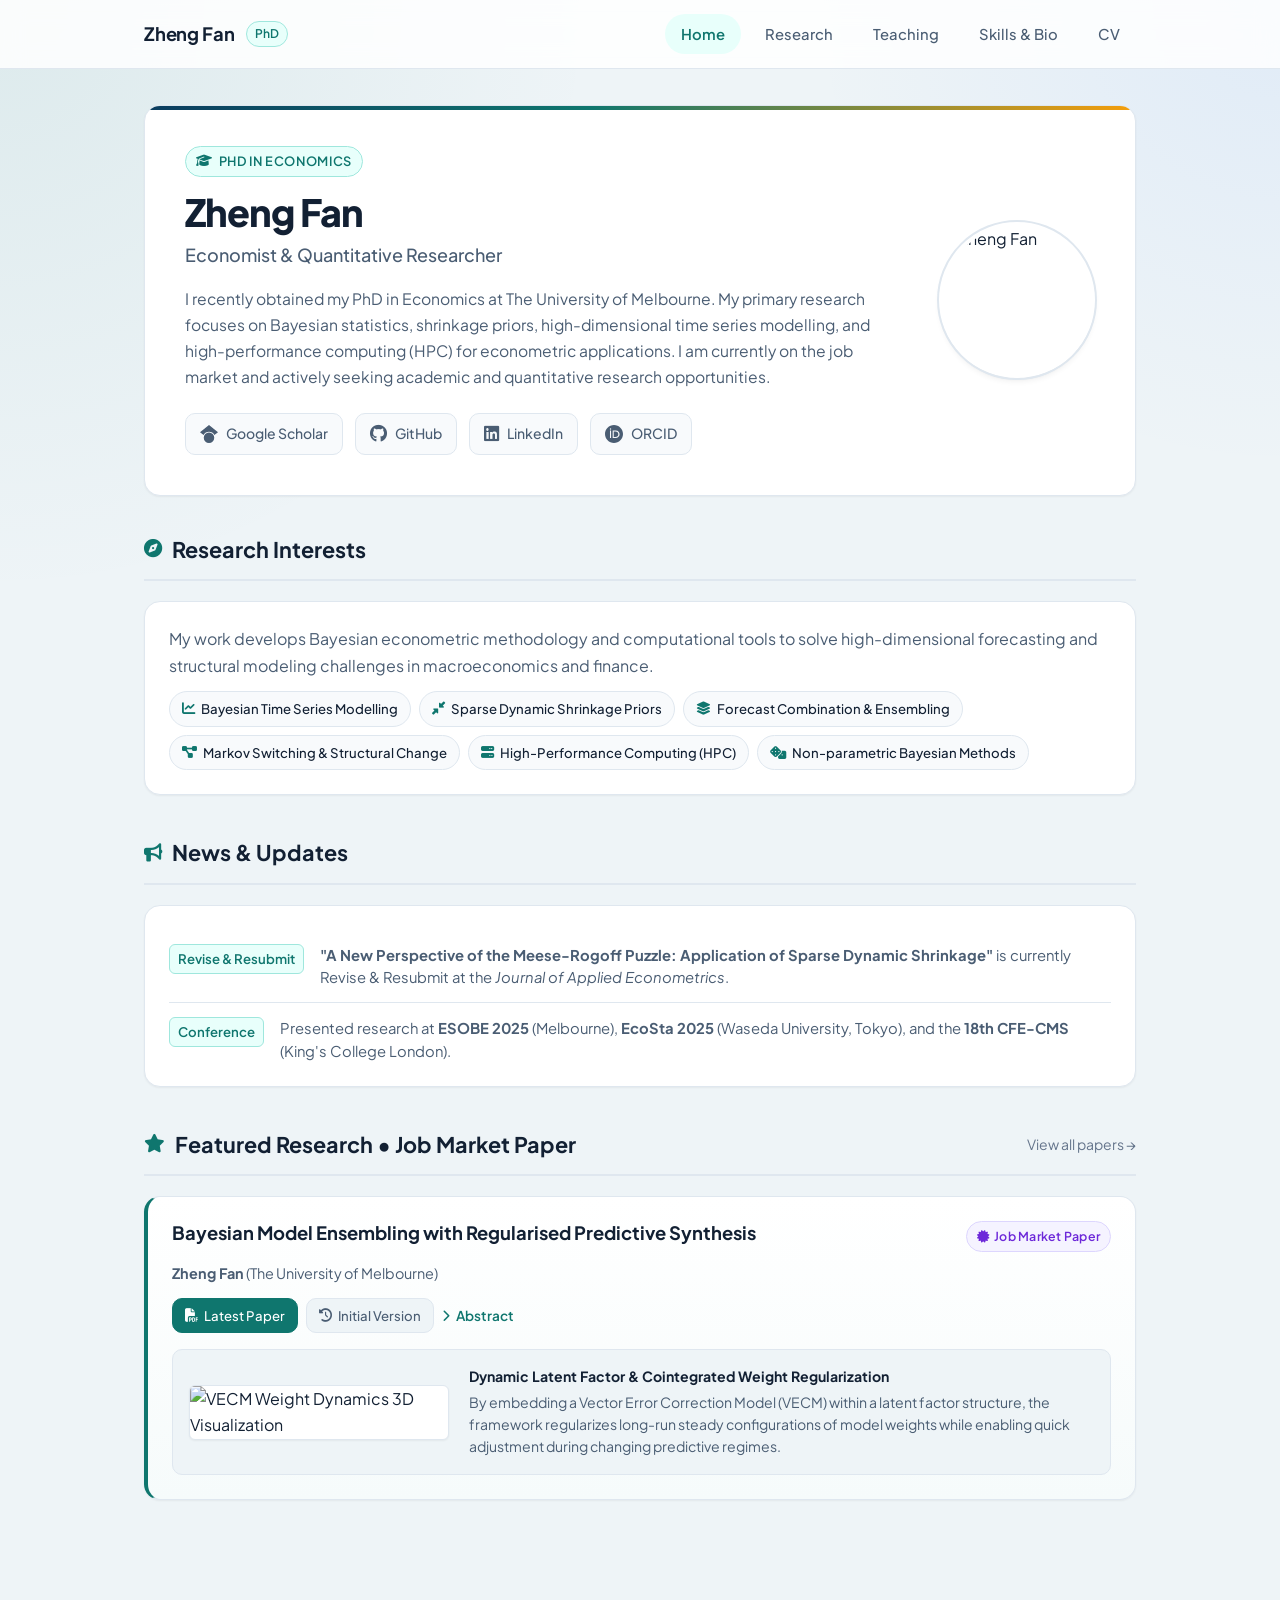
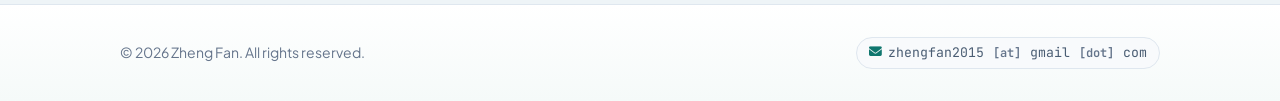
==== index.html @ b57fc92b "Add files via upload" ====
<!DOCTYPE html>
<html lang="en">
<head>
  <meta charset="UTF-8">
  <meta name="viewport" content="width=device-width, initial-scale=1.0">
  <title>Zheng Fan, PhD | Economist &amp; Researcher</title>
  <meta name="description" content="Personal website of Zheng Fan, PhD in Economics from The University of Melbourne. Specializing in Bayesian statistics, time series econometrics, and high-performance computing.">
  <link rel="icon" type="image/x-icon" href="favicon.ico">
  <link rel="canonical" href="https://zhengf1.github.io/">

  <!-- Stylesheets -->
  <link rel="stylesheet" href="style.css">
  <link rel="stylesheet" href="https://cdnjs.cloudflare.com/ajax/libs/font-awesome/6.5.1/css/all.min.css">
</head>
<body>

  <!-- Navigation Bar -->
  <header class="site-header">
    <div class="nav-container">
      <a href="index.html" class="nav-brand">
        <span>Zheng Fan</span>
        <span class="brand-badge">PhD</span>
      </a>

      <button class="mobile-nav-toggle" id="mobile-toggle" aria-label="Toggle navigation">
        <i class="fas fa-bars"></i>
      </button>

      <ul class="nav-links" id="nav-links">
        <li><a href="index.html" class="nav-link active">Home</a></li>
        <li><a href="research.html" class="nav-link">Research</a></li>
        <li><a href="teaching.html" class="nav-link">Teaching</a></li>
        <li><a href="skills.html" class="nav-link">Skills &amp; Bio</a></li>
        <li><a href="summary.html" class="nav-link">CV</a></li>
      </ul>
    </div>
  </header>

  <!-- Main Content -->
  <main class="main-wrapper">

    <!-- Hero / Profile Section -->
    <section class="hero-card">
      <div class="hero-content">
        <div class="hero-badge">
          <i class="fas fa-graduation-cap"></i> PhD in Economics
        </div>
        <h1 class="hero-name">Zheng Fan</h1>
        <p class="hero-title">
          Economist &amp; Quantitative Researcher
        </p>
        <p class="hero-bio">
          I recently obtained my PhD in Economics at The University of Melbourne. My primary research focuses on Bayesian statistics, shrinkage priors, high-dimensional time series modelling, and high-performance computing (HPC) for econometric applications. I am currently on the job market and actively seeking academic and quantitative research opportunities.
        </p>

        <div class="social-links">
          <a href="https://scholar.google.com/citations?user=kObE768AAAAJ" target="_blank" rel="noopener noreferrer" class="social-btn btn-scholar" title="Google Scholar">
            <svg width="18" height="18" viewBox="0 0 24 24" fill="currentColor" style="display:inline-block; vertical-align:middle;">
              <path d="M12 24a7 7 0 1 1 0-14 7 7 0 0 1 0 14zm0-24L0 9.5l4.838 3.94A8 8 0 0 1 12 9a8 8 0 0 1 7.162 4.44L24 9.5z"/>
            </svg>
            <span>Google Scholar</span>
          </a>
          <a href="https://github.com/zhengf1" target="_blank" rel="noopener noreferrer" class="social-btn btn-github" title="GitHub">
            <i class="fab fa-github" style="font-size: 1.1rem;"></i>
            <span>GitHub</span>
          </a>
          <a href="https://www.linkedin.com/in/zheng-fan-11849836b" target="_blank" rel="noopener noreferrer" class="social-btn btn-linkedin" title="LinkedIn">
            <i class="fab fa-linkedin" style="font-size: 1.1rem;"></i>
            <span>LinkedIn</span>
          </a>
          <a href="https://orcid.org/0000-0002-5203-4857" target="_blank" rel="noopener noreferrer" class="social-btn btn-orcid" title="ORCID">
            <svg width="18" height="18" viewBox="0 0 24 24" fill="currentColor" style="display:inline-block; vertical-align:middle;">
              <path d="M12 0C5.372 0 0 5.372 0 12s5.372 12 12 12 12-5.372 12-12S18.628 0 12 0zM7.369 4.378c.525 0 .947.431.947.947s-.422.947-.947.947a.95.95 0 0 1-.947-.947c0-.525.422-.947.947-.947zm-.722 3.038h1.444v10.041H6.647V7.416zm3.562 0h3.9c3.712 0 5.344 2.653 5.344 5.025 0 2.578-2.016 5.016-5.325 5.016h-3.919V7.416zm1.444 1.306v7.428h2.338c2.162 0 3.784-1.297 3.784-3.712 0-2.316-1.516-3.716-3.738-3.716h-2.384z"/>
            </svg>
            <span>ORCID</span>
          </a>
        </div>
      </div>

      <div class="hero-avatar-wrap">
        <img src="https://www.dropbox.com/scl/fi/2scdw9mpwidva5gqhayjk/Zheng-image-3.png?rlkey=bucvifqqqjkv460hxgmuyph9c&raw=1" alt="Zheng Fan" class="hero-avatar">
      </div>
    </section>

    <!-- Research Interests Section -->
    <section class="section">
      <div class="section-header">
        <h2 class="section-title">
          <i class="fas fa-compass"></i> Research Interests
        </h2>
      </div>
      <div class="card">
        <p style="color: var(--text-secondary); margin-bottom: 12px;">
          My work develops Bayesian econometric methodology and computational tools to solve high-dimensional forecasting and structural modeling challenges in macroeconomics and finance.
        </p>
        <div class="pill-grid">
          <span class="pill"><i class="fas fa-chart-line"></i> Bayesian Time Series Modelling</span>
          <span class="pill"><i class="fas fa-compress-alt"></i> Sparse Dynamic Shrinkage Priors</span>
          <span class="pill"><i class="fas fa-layer-group"></i> Forecast Combination &amp; Ensembling</span>
          <span class="pill"><i class="fas fa-project-diagram"></i> Markov Switching &amp; Structural Change</span>
          <span class="pill"><i class="fas fa-server"></i> High-Performance Computing (HPC)</span>
          <span class="pill"><i class="fas fa-dice"></i> Non-parametric Bayesian Methods</span>
        </div>
      </div>
    </section>

    <!-- Recent News Section -->
    <section class="section">
      <div class="section-header">
        <h2 class="section-title">
          <i class="fas fa-bullhorn"></i> News &amp; Updates
        </h2>
      </div>
      <div class="card">
        <ul class="news-list">
          <li class="news-item">
            <span class="news-date">Revise &amp; Resubmit</span>
            <div class="news-text">
              <strong>"A New Perspective of the Meese-Rogoff Puzzle: Application of Sparse Dynamic Shrinkage"</strong> is currently Revise &amp; Resubmit at the <em>Journal of Applied Econometrics</em>.
            </div>
          </li>
          <li class="news-item">
            <span class="news-date">Conference</span>
            <div class="news-text">
              Presented research at <strong>ESOBE 2025</strong> (Melbourne), <strong>EcoSta 2025</strong> (Waseda University, Tokyo), and the <strong>18th CFE-CMS</strong> (King's College London).
            </div>
          </li>
        </ul>
      </div>
    </section>

    <!-- Featured Paper: Job Market Paper -->
    <section class="section">
      <div class="section-header">
        <h2 class="section-title">
          <i class="fas fa-star"></i> Featured Research &bull; Job Market Paper
        </h2>
        <a href="research.html" class="section-subtitle">View all papers &rarr;</a>
      </div>

      <div class="card card-featured">
        <div class="paper-header">
          <h3 class="paper-title">Bayesian Model Ensembling with Regularised Predictive Synthesis</h3>
          <span class="paper-status-badge badge-jmp">
            <i class="fas fa-certificate"></i> Job Market Paper
          </span>
        </div>
        <div class="paper-authors">
          <strong>Zheng Fan</strong> (The University of Melbourne)
        </div>

        <div class="paper-actions">
          <a href="https://drive.google.com/file/d/13BnlJRaggg3YICvdml_a8Ei7IoEQGMV5/view?usp=drive_link" target="_blank" rel="noopener noreferrer" class="btn-action btn-primary-action">
            <i class="fas fa-file-pdf"></i> Latest Paper
          </a>
          <a href="https://drive.google.com/file/d/1F9MIjxwl478KkVjVPBg7mlraKvSNJlMA/view?usp=drive_link" target="_blank" rel="noopener noreferrer" class="btn-action">
            <i class="fas fa-history"></i> Initial Version
          </a>
          <button class="abstract-toggle" onclick="toggleAbstract('jmp-abstract', this)">
            <i class="fas fa-chevron-right chevron"></i> <span>Abstract</span>
          </button>
        </div>

        <!-- Media & Animation Showcase -->
        <div class="media-showcase">
          <div class="media-thumbnail">
            <img src="video_VECM_MS_weights_3D_left.gif" alt="VECM Weight Dynamics 3D Visualization">
          </div>
          <div class="media-desc">
            <strong style="color: var(--text-primary); display: block; margin-bottom: 4px;">Dynamic Latent Factor &amp; Cointegrated Weight Regularization</strong>
            By embedding a Vector Error Correction Model (VECM) within a latent factor structure, the framework regularizes long-run steady configurations of model weights while enabling quick adjustment during changing predictive regimes.
          </div>
        </div>

        <!-- Expandable Abstract -->
        <div id="jmp-abstract" class="abstract-content">
          <p>
            <strong>Abstract:</strong> This paper develops a new Bayesian framework for forecast combination that embeds a Vector Error Correction Model structure within a latent dynamic factor representation for model weights. By imposing cointegration across the latent weight structure, the framework establishes a structured yet flexible regularization on their long-run behavior while allowing for short-term deviations. The specification enables the ensemble weights to evolve around steady states and to adjust rapidly toward a new steady state when the predictive environment changes. Monte Carlo studies and empirical applications to economic growth and inflation forecasting show that the proposed approach delivers substantial improvements in predictive performance over cutting-edge methods. The framework incorporates key features found in state-of-the-art approaches by providing flexible weight dynamics that permit non-convex weights to be negative and allow quick transitions across multiple steady configurations simultaneously.
          </p>
        </div>
      </div>
    </section>

  </main>

  <!-- Footer -->
  <footer class="site-footer">
    <div class="footer-container">
      <div class="footer-copy">
        &copy; 2026 Zheng Fan. All rights reserved.
      </div>
      <div class="footer-email">
        <span class="email-obfuscated" onclick="copyEmail(this)" data-user="zhengfan2015+web" data-domain="gmail.com" title="Click to copy email">
          <i class="fas fa-envelope"></i>
          <span class="email-text">zhengfan2015 <span class="email-sep">[at]</span> gmail <span class="email-sep">[dot]</span> com</span>
        </span>
      </div>
    </div>
  </footer>

  <!-- Scripts -->
  <script>
    // Copy email helper
    function copyEmail(el) {
      const user = el.getAttribute('data-user');
      const domain = el.getAttribute('data-domain');
      if (!user || !domain) return;
      const email = user + '@' + domain;
      navigator.clipboard.writeText(email).then(() => {
        const textSpan = el.querySelector('.email-text');
        const orig = textSpan.innerHTML;
        textSpan.textContent = 'Copied to clipboard!';
        setTimeout(() => { textSpan.innerHTML = orig; }, 2000);
      }).catch(() => {});
    }

    // Toggle Abstract function
    function toggleAbstract(id, buttonEl) {
      const el = document.getElementById(id);
      if (!el) return;
      el.classList.toggle('show');
      buttonEl.classList.toggle('expanded');
    }

    // Mobile nav toggle
    const mobileToggle = document.getElementById('mobile-toggle');
    const navLinks = document.getElementById('nav-links');
    if (mobileToggle && navLinks) {
      mobileToggle.addEventListener('click', () => {
        navLinks.classList.toggle('open');
      });
    }
  </script>
</body>
</html>
---- style.css ----
/* ==========================================================================
   Dr. Zheng Fan - Academic & Professional Portfolio Stylesheet
   Modern, Clean, Responsive Design System
   ========================================================================== */

@import url('https://fonts.googleapis.com/css2?family=Plus+Jakarta+Sans:ital,wght@0,300;0,400;0,500;0,600;0,700;1,400&family=JetBrains+Mono:wght@400;500&display=swap');

:root {
  /* Color Palette */
  --bg-primary: #f4f6fb;
  --bg-secondary: #eef4f7;
  --bg-tertiary: #f8fafc;
  --bg-card: #ffffff;
  --bg-glass: rgba(255, 255, 255, 0.84);
  
  --text-primary: #122033;
  --text-secondary: #4a5d73;
  --text-muted: #64748b;
  --text-light: #7d8ea5;
  
  --border-color: #dfe7ef;
  --border-hover: #c7d4e1;
  
  --accent-primary: #0f766e;
  --accent-hover: #115e59;
  --accent-light: #e8fffb;
  --accent-border: #9fe7dd;
  
  --brand-navy: #122033;
  --brand-indigo: #3b82f6;
  --brand-purple: #7c3aed;
  
  /* Status Badges */
  --badge-rr-bg: #ecfdf5;
  --badge-rr-text: #047857;
  --badge-rr-border: #a7f3d0;
  
  --badge-jmp-bg: #f5f3ff;
  --badge-jmp-text: #6d28d9;
  --badge-jmp-border: #ddd6fe;
  
  --badge-wp-bg: #f1f5f9;
  --badge-wp-text: #334155;
  --badge-wp-border: #cbd5e1;
  
  /* Elevation & Shadows */
  --shadow-sm: 0 1px 2px 0 rgba(0, 0, 0, 0.05);
  --shadow-md: 0 4px 6px -1px rgba(0, 0, 0, 0.07), 0 2px 4px -2px rgba(0, 0, 0, 0.05);
  --shadow-lg: 0 10px 15px -3px rgba(0, 0, 0, 0.08), 0 4px 6px -4px rgba(0, 0, 0, 0.04);
  --shadow-hover: 0 12px 24px -4px rgba(15, 23, 42, 0.12);
  
  /* Layout */
  --container-max-width: 1040px;
  --radius-sm: 6px;
  --radius-md: 10px;
  --radius-lg: 16px;
  --radius-full: 9999px;
  
  --transition: all 0.2s cubic-bezier(0.4, 0, 0.2, 1);
}

/* ==========================================================================
   Base & Reset
   ========================================================================== */
*, *::before, *::after {
  box-sizing: border-box;
  margin: 0;
  padding: 0;
}

html {
  font-family: 'Plus Jakarta Sans', -apple-system, BlinkMacSystemFont, "Segoe UI", Roboto, sans-serif;
  color: var(--text-primary);
  background-color: var(--bg-secondary);
  line-height: 1.65;
  -webkit-font-smoothing: antialiased;
  -moz-osx-font-smoothing: grayscale;
  scroll-behavior: smooth;
}

body {
  min-height: 100vh;
  display: flex;
  flex-direction: column;
  background:
    radial-gradient(circle at top left, rgba(15, 118, 110, 0.08), transparent 28%),
    radial-gradient(circle at top right, rgba(59, 130, 246, 0.08), transparent 22%),
    var(--bg-secondary);
  color: var(--text-primary);
}

a {
  color: var(--accent-primary);
  text-decoration: none;
  transition: var(--transition);
}

a:hover {
  color: var(--accent-hover);
}

img {
  max-width: 100%;
  height: auto;
  display: block;
}

/* ==========================================================================
   Navigation Bar
   ========================================================================== */
.site-header {
  position: sticky;
  top: 0;
  z-index: 100;
  background-color: var(--bg-glass);
  backdrop-filter: blur(12px);
  -webkit-backdrop-filter: blur(12px);
  border-bottom: 1px solid var(--border-color);
  transition: var(--transition);
}

.nav-container {
  max-width: var(--container-max-width);
  margin: 0 auto;
  padding: 0 24px;
  height: 68px;
  display: flex;
  align-items: center;
  justify-content: space-between;
}

.nav-brand {
  display: flex;
  align-items: center;
  gap: 12px;
  font-size: 1.15rem;
  font-weight: 700;
  color: var(--text-primary);
  letter-spacing: -0.01em;
}

.nav-brand .brand-badge {
  font-size: 0.75rem;
  font-weight: 600;
  color: var(--accent-primary);
  background: var(--accent-light);
  padding: 2px 8px;
  border-radius: var(--radius-full);
  border: 1px solid var(--accent-border);
}

.nav-links {
  display: flex;
  align-items: center;
  gap: 8px;
  list-style: none;
}

.nav-link {
  display: inline-flex;
  align-items: center;
  padding: 8px 16px;
  border-radius: var(--radius-full);
  font-size: 0.925rem;
  font-weight: 500;
  color: var(--text-secondary);
  transition: var(--transition);
}

.nav-link:hover {
  color: var(--text-primary);
  background-color: var(--bg-tertiary);
}

.nav-link.active {
  color: var(--accent-primary);
  background-color: var(--accent-light);
  font-weight: 600;
}

/* Mobile Nav Toggle */
.mobile-nav-toggle {
  display: none;
  background: none;
  border: none;
  cursor: pointer;
  padding: 8px;
  color: var(--text-primary);
  font-size: 1.25rem;
}

/* ==========================================================================
   Main Container Layout
   ========================================================================== */
.main-wrapper {
  flex: 1;
  max-width: var(--container-max-width);
  width: 100%;
  margin: 0 auto;
  padding: 36px 24px 64px 24px;
}

/* ==========================================================================
   Hero & Profile Header Section
   ========================================================================== */
.hero-card {
  background: var(--bg-card);
  border: 1px solid var(--border-color);
  border-radius: var(--radius-lg);
  padding: 40px;
  margin-bottom: 36px;
  box-shadow: var(--shadow-sm);
  display: flex;
  align-items: center;
  justify-content: space-between;
  gap: 40px;
  position: relative;
  overflow: hidden;
}

.hero-card::before {
  content: '';
  position: absolute;
  top: 0;
  left: 0;
  right: 0;
  height: 4px;
  background: linear-gradient(90deg, #0b3d5f 0%, #0f766e 45%, #f59e0b 100%);
}

.hero-content {
  flex: 1;
}

.hero-badge {
  display: inline-flex;
  align-items: center;
  gap: 6px;
  font-size: 0.8rem;
  font-weight: 600;
  text-transform: uppercase;
  letter-spacing: 0.05em;
  color: #0f766e;
  background: #e8fffb;
  border: 1px solid #9fe7dd;
  padding: 4px 10px;
  border-radius: var(--radius-full);
  margin-bottom: 12px;
}

.hero-name {
  font-size: 2.35rem;
  font-weight: 800;
  color: var(--text-primary);
  letter-spacing: -0.025em;
  line-height: 1.2;
  margin-bottom: 6px;
}

.hero-title {
  font-size: 1.125rem;
  font-weight: 500;
  color: var(--text-secondary);
  margin-bottom: 16px;
}

.hero-title .affiliation {
  color: var(--text-primary);
  font-weight: 600;
}

.hero-bio {
  font-size: 0.98rem;
  color: var(--text-secondary);
  line-height: 1.65;
  margin-bottom: 24px;
}

.social-links {
  display: flex;
  align-items: center;
  gap: 12px;
  flex-wrap: wrap;
}

.social-btn {
  display: inline-flex;
  align-items: center;
  gap: 8px;
  padding: 8px 14px;
  border-radius: var(--radius-md);
  font-size: 0.875rem;
  font-weight: 500;
  color: var(--text-secondary);
  background: var(--bg-tertiary);
  border: 1px solid var(--border-color);
  transition: var(--transition);
}

.social-btn svg {
  flex-shrink: 0;
  width: 18px;
  height: 18px;
  fill: currentColor;
}

.social-btn:hover {
  color: var(--text-primary);
  border-color: var(--border-hover);
  transform: translateY(-1px);
  box-shadow: var(--shadow-sm);
}

.social-btn.btn-scholar:hover {
  background: #eff6ff;
  color: #2563eb;
  border-color: #bfdbfe;
}

.social-btn.btn-github:hover {
  background: #181717;
  color: #ffffff;
  border-color: #181717;
}

.social-btn.btn-linkedin:hover {
  background: #0077b5;
  color: #ffffff;
  border-color: #0077b5;
}

.social-btn.btn-orcid:hover {
  background: #f0fdf4;
  color: #16a34a;
  border-color: #bbf7d0;
}

.hero-avatar-wrap {
  flex-shrink: 0;
  position: relative;
}

.hero-avatar {
  width: 156px;
  height: 156px;
  border-radius: var(--radius-full);
  object-fit: cover;
  border: 4px solid var(--bg-card);
  box-shadow: var(--shadow-md);
  outline: 2px solid var(--border-color);
}

/* ==========================================================================
   Section Headers
   ========================================================================== */
.section {
  margin-bottom: 40px;
}

.section-header {
  display: flex;
  align-items: baseline;
  justify-content: space-between;
  margin-bottom: 20px;
  padding-bottom: 12px;
  border-bottom: 2px solid var(--border-color);
}

.section-title {
  font-size: 1.35rem;
  font-weight: 700;
  color: var(--text-primary);
  display: flex;
  align-items: center;
  gap: 10px;
}

.section-title i {
  color: var(--accent-primary);
  font-size: 1.15rem;
}

.section-subtitle {
  font-size: 0.875rem;
  color: var(--text-muted);
}

/* ==========================================================================
   Cards & Layout Components
   ========================================================================== */
.card {
  background: var(--bg-card);
  border: 1px solid var(--border-color);
  border-radius: var(--radius-lg);
  padding: 24px;
  margin-bottom: 20px;
  box-shadow: var(--shadow-sm);
  transition: var(--transition);
}

.card:hover {
  border-color: var(--border-hover);
  box-shadow: var(--shadow-md);
}

/* Featured Paper Card */
.card-featured {
  border-left: 4px solid var(--accent-primary);
  background: linear-gradient(180deg, #ffffff 0%, #f6fbfb 100%);
}

.paper-header {
  display: flex;
  align-items: flex-start;
  justify-content: space-between;
  gap: 16px;
  margin-bottom: 10px;
}

.paper-title {
  font-size: 1.15rem;
  font-weight: 700;
  color: var(--text-primary);
  line-height: 1.35;
}

.paper-status-badge {
  flex-shrink: 0;
  display: inline-flex;
  align-items: center;
  gap: 5px;
  padding: 4px 10px;
  border-radius: var(--radius-full);
  font-size: 0.775rem;
  font-weight: 600;
  letter-spacing: 0.02em;
}

.badge-jmp {
  background: var(--badge-jmp-bg);
  color: var(--badge-jmp-text);
  border: 1px solid var(--badge-jmp-border);
}

.badge-rr {
  background: var(--badge-rr-bg);
  color: var(--badge-rr-text);
  border: 1px solid var(--badge-rr-border);
}

.badge-wp {
  background: var(--badge-wp-bg);
  color: var(--badge-wp-text);
  border: 1px solid var(--badge-wp-border);
}

.badge-poster {
  background: #fef3c7;
  color: #92400e;
  border: 1px solid #fde68a;
}

.paper-authors {
  font-size: 0.9rem;
  color: var(--text-secondary);
  margin-bottom: 12px;
}

.paper-actions {
  display: flex;
  align-items: center;
  gap: 8px;
  flex-wrap: wrap;
  margin-bottom: 14px;
}

.btn-action {
  display: inline-flex;
  align-items: center;
  gap: 6px;
  padding: 6px 12px;
  border-radius: var(--radius-md);
  font-size: 0.825rem;
  font-weight: 500;
  color: var(--text-secondary);
  background: var(--bg-secondary);
  border: 1px solid var(--border-color);
  cursor: pointer;
  transition: var(--transition);
}

.btn-action:hover {
  color: var(--accent-primary);
  background: var(--accent-light);
  border-color: var(--accent-border);
}

.btn-action.btn-primary-action {
  background: var(--accent-primary);
  color: #ffffff;
  border-color: var(--accent-primary);
}

.btn-action.btn-primary-action:hover {
  background: var(--accent-hover);
  border-color: var(--accent-hover);
  color: #ffffff;
}

/* Abstract Toggle */
.abstract-toggle {
  background: none;
  border: none;
  padding: 4px 0;
  font-family: inherit;
  font-size: 0.85rem;
  font-weight: 600;
  color: var(--accent-primary);
  cursor: pointer;
  display: inline-flex;
  align-items: center;
  gap: 6px;
  transition: var(--transition);
}

.abstract-toggle:hover {
  color: var(--accent-hover);
  text-decoration: underline;
}

.abstract-toggle .chevron {
  transition: transform 0.2s ease;
  display: inline-block;
  font-size: 0.75rem;
}

.abstract-toggle.expanded .chevron {
  transform: rotate(90deg);
}

.abstract-content {
  display: none;
  margin-top: 14px;
  padding: 16px;
  background-color: var(--bg-secondary);
  border-radius: var(--radius-md);
  border: 1px solid var(--border-color);
  font-size: 0.9rem;
  color: var(--text-secondary);
  line-height: 1.6;
}

.abstract-content.show {
  display: block;
}

/* Media Showcase (for JMP animation) */
.media-showcase {
  display: grid;
  grid-template-columns: 260px 1fr;
  gap: 20px;
  margin-top: 16px;
  align-items: center;
  background: var(--bg-secondary);
  border: 1px solid var(--border-color);
  border-radius: var(--radius-md);
  padding: 16px;
}

.media-thumbnail {
  border-radius: var(--radius-sm);
  overflow: hidden;
  box-shadow: var(--shadow-sm);
  background: #fff;
  border: 1px solid var(--border-color);
}

.media-thumbnail img {
  width: 100%;
  height: auto;
  display: block;
}

.media-desc {
  font-size: 0.88rem;
  color: var(--text-secondary);
  line-height: 1.55;
}

/* ==========================================================================
   News & Highlight List
   ========================================================================== */
.news-list {
  list-style: none;
}

.news-item {
  display: flex;
  gap: 16px;
  padding: 14px 0;
  border-bottom: 1px solid var(--border-color);
}

.news-item:last-child {
  border-bottom: none;
  padding-bottom: 0;
}

.news-date {
  flex-shrink: 0;
  font-size: 0.825rem;
  font-weight: 600;
  color: var(--accent-primary);
  background: var(--accent-light);
  padding: 3px 8px;
  border-radius: var(--radius-sm);
  height: fit-content;
  border: 1px solid var(--accent-border);
}

.news-text {
  font-size: 0.925rem;
  color: var(--text-secondary);
  line-height: 1.5;
}

/* ==========================================================================
   Pills & Tags
   ========================================================================== */
.pill-grid {
  display: flex;
  flex-wrap: wrap;
  gap: 8px;
  margin-top: 8px;
}

.pill {
  display: inline-flex;
  align-items: center;
  gap: 6px;
  padding: 6px 12px;
  border-radius: var(--radius-full);
  font-size: 0.825rem;
  font-weight: 500;
  background: var(--bg-tertiary);
  color: var(--text-primary);
  border: 1px solid var(--border-color);
}

.pill i {
  color: var(--accent-primary);
}

/* ==========================================================================
   Teaching & Course Grid
   ========================================================================== */
.experience-group {
  margin-bottom: 28px;
}

.experience-institution {
  font-size: 1.05rem;
  font-weight: 700;
  color: var(--text-primary);
  margin-bottom: 4px;
}

.experience-role {
  font-size: 0.9rem;
  font-weight: 600;
  color: var(--accent-primary);
  margin-bottom: 14px;
}

.course-grid {
  display: grid;
  grid-template-columns: repeat(auto-fill, minmax(310px, 1fr));
  gap: 16px;
}

.course-card {
  background: var(--bg-card);
  border: 1px solid var(--border-color);
  border-radius: var(--radius-md);
  padding: 16px;
  box-shadow: var(--shadow-sm);
  display: flex;
  flex-direction: column;
  justify-content: space-between;
}

.course-code {
  font-family: 'JetBrains Mono', monospace;
  font-size: 0.775rem;
  font-weight: 600;
  color: var(--accent-primary);
  margin-bottom: 4px;
}

.course-title {
  font-size: 0.95rem;
  font-weight: 700;
  color: var(--text-primary);
  margin-bottom: 12px;
}

.course-terms {
  display: flex;
  flex-wrap: wrap;
  gap: 6px;
}

.term-badge {
  font-size: 0.75rem;
  padding: 2px 7px;
  border-radius: var(--radius-sm);
  background: var(--bg-tertiary);
  color: var(--text-secondary);
  border: 1px solid var(--border-color);
}

a.term-badge {
  color: var(--accent-primary);
  background: var(--accent-light);
  border-color: var(--accent-border);
  font-weight: 500;
  display: inline-flex;
  align-items: center;
  gap: 4px;
}

a.term-badge:hover {
  background: var(--accent-primary);
  color: #ffffff;
  border-color: var(--accent-primary);
}

/* ==========================================================================
   Skills Grid
   ========================================================================== */
.skills-container {
  display: grid;
  grid-template-columns: repeat(auto-fit, minmax(280px, 1fr));
  gap: 20px;
}

.skill-category-card {
  background: var(--bg-card);
  border: 1px solid var(--border-color);
  border-radius: var(--radius-lg);
  padding: 24px;
  box-shadow: var(--shadow-sm);
}

.skill-category-header {
  display: flex;
  align-items: center;
  gap: 10px;
  font-size: 1.05rem;
  font-weight: 700;
  color: var(--text-primary);
  margin-bottom: 16px;
  padding-bottom: 10px;
  border-bottom: 1px solid var(--border-color);
}

.skill-category-header i {
  color: var(--accent-primary);
}

.skill-tier {
  margin-bottom: 14px;
}

.skill-tier:last-child {
  margin-bottom: 0;
}

.skill-tier-label {
  font-size: 0.775rem;
  font-weight: 600;
  text-transform: uppercase;
  letter-spacing: 0.04em;
  color: var(--text-muted);
  margin-bottom: 6px;
}

/* ==========================================================================
   Presentations List
   ========================================================================== */
.presentation-timeline {
  list-style: none;
  position: relative;
  padding-left: 20px;
}

.presentation-timeline::before {
  content: '';
  position: absolute;
  left: 4px;
  top: 6px;
  bottom: 6px;
  width: 2px;
  background: var(--border-color);
}

.presentation-item {
  position: relative;
  padding-bottom: 18px;
}

.presentation-item::before {
  content: '';
  position: absolute;
  left: -20px;
  top: 6px;
  width: 10px;
  height: 10px;
  border-radius: 50%;
  background: var(--accent-primary);
  border: 2px solid var(--bg-card);
  box-shadow: 0 0 0 2px var(--accent-border);
}

.presentation-event {
  font-size: 0.95rem;
  font-weight: 600;
  color: var(--text-primary);
}

.presentation-location {
  font-size: 0.85rem;
  color: var(--text-muted);
}

/* ==========================================================================
   Footer
   ========================================================================== */
.site-footer {
  background: linear-gradient(180deg, #ffffff 0%, #f5faf9 100%);
  border-top: 1px solid var(--border-color);
  padding: 32px 24px;
  margin-top: auto;
}

.footer-container {
  max-width: var(--container-max-width);
  margin: 0 auto;
  display: flex;
  align-items: center;
  justify-content: space-between;
  flex-wrap: wrap;
  gap: 16px;
}

.footer-copy {
  font-size: 0.875rem;
  color: var(--text-muted);
}

.footer-affiliation,
.footer-email {
  font-size: 0.875rem;
  color: var(--text-secondary);
}

.email-obfuscated {
  display: inline-flex;
  align-items: center;
  gap: 6px;
  cursor: pointer;
  padding: 4px 12px;
  border-radius: var(--radius-full);
  background: var(--bg-tertiary);
  border: 1px solid var(--border-color);
  font-family: 'JetBrains Mono', monospace;
  font-size: 0.825rem;
  color: var(--text-secondary);
  transition: var(--transition);
}

.email-obfuscated:hover {
  background: var(--accent-light);
  color: var(--accent-primary);
  border-color: var(--accent-border);
}

.email-obfuscated i {
  color: var(--accent-primary);
  font-size: 0.8rem;
}

.email-sep {
  color: var(--text-muted);
  font-size: 0.75rem;
  font-weight: 600;
  padding: 0 1px;
}

/* ==========================================================================
   Responsive Breakpoints
   ========================================================================== */
@media (max-width: 768px) {
  .hero-card {
    flex-direction: column-reverse;
    text-align: center;
    padding: 28px 20px;
    gap: 24px;
  }
  
  .hero-avatar {
    width: 128px;
    height: 128px;
  }
  
  .social-links {
    justify-content: center;
  }
  
  .media-showcase {
    grid-template-columns: 1fr;
  }
  
  .mobile-nav-toggle {
    display: block;
  }
  
  .nav-links {
    display: none;
    position: absolute;
    top: 68px;
    left: 0;
    right: 0;
    background: var(--bg-card);
    border-bottom: 1px solid var(--border-color);
    flex-direction: column;
    padding: 16px;
    box-shadow: var(--shadow-md);
  }
  
  .nav-links.open {
    display: flex;
  }
  
  .nav-link {
    width: 100%;
    justify-content: center;
  }
}

/* ==========================================================================
   CV / Summary Page & Print Layout
   ========================================================================== */
.summary-toolbar {
  display: flex;
  justify-content: space-between;
  align-items: center;
  margin-bottom: 24px;
  flex-wrap: wrap;
  gap: 12px;
}

.summary-sheet {
  background: #ffffff;
  border: 1px solid var(--border-color);
  border-radius: var(--radius-lg);
  padding: 48px;
  box-shadow: var(--shadow-sm);
}

.cv-header {
  border-bottom: 2px solid var(--text-primary);
  padding-bottom: 20px;
  margin-bottom: 28px;
  display: flex;
  justify-content: space-between;
  align-items: flex-start;
  gap: 20px;
  flex-wrap: wrap;
}

.cv-name {
  font-size: 2.2rem;
  font-weight: 800;
  color: var(--text-primary);
  line-height: 1.15;
  margin-bottom: 6px;
}

.cv-subtitle {
  font-size: 1.05rem;
  font-weight: 600;
  color: var(--text-secondary);
}

.cv-meta {
  font-size: 0.9rem;
  color: var(--text-secondary);
  line-height: 1.6;
}

.cv-meta-links {
  display: flex;
  gap: 12px;
  flex-wrap: wrap;
  margin-top: 6px;
  font-size: 0.875rem;
}

.cv-meta-links a {
  display: inline-flex;
  align-items: center;
  gap: 5px;
  color: var(--accent-primary);
}

.cv-section {
  margin-bottom: 28px;
  break-inside: avoid;
  page-break-inside: avoid;
}

.cv-section-title {
  font-size: 1.15rem;
  font-weight: 700;
  text-transform: uppercase;
  letter-spacing: 0.05em;
  color: var(--text-primary);
  border-bottom: 1.5px solid var(--border-color);
  padding-bottom: 6px;
  margin-bottom: 14px;
}

.cv-item {
  margin-bottom: 14px;
  break-inside: avoid;
  page-break-inside: avoid;
}

.cv-item:last-child {
  margin-bottom: 0;
}

.cv-item-header {
  display: flex;
  justify-content: space-between;
  align-items: baseline;
  gap: 16px;
  margin-bottom: 3px;
}

.cv-item-title {
  font-size: 0.975rem;
  font-weight: 700;
  color: var(--text-primary);
}

.cv-item-date {
  font-size: 0.875rem;
  font-weight: 600;
  color: var(--text-muted);
  flex-shrink: 0;
  text-align: right;
}

.cv-item-subtitle {
  font-size: 0.9rem;
  color: var(--text-secondary);
  margin-bottom: 4px;
}

.cv-item-desc {
  font-size: 0.88rem;
  color: var(--text-secondary);
  line-height: 1.5;
}

.cv-list {
  padding-left: 20px;
  margin-top: 6px;
  font-size: 0.88rem;
  color: var(--text-secondary);
  line-height: 1.55;
}

.cv-list li {
  margin-bottom: 4px;
}

/* Print Specific Rules */
@media print {
  @page {
    margin: 1.5cm;
    size: A4 portrait;
  }

  body, html {
    background: #ffffff !important;
    color: #000000 !important;
    font-size: 10.5pt !important;
    line-height: 1.45 !important;
  }

  .site-header,
  .site-footer,
  .no-print,
  .mobile-nav-toggle {
    display: none !important;
  }

  .main-wrapper {
    max-width: 100% !important;
    padding: 0 !important;
    margin: 0 !important;
  }

  .summary-sheet {
    border: none !important;
    box-shadow: none !important;
    padding: 0 !important;
    background: #ffffff !important;
  }

  .cv-header {
    border-bottom: 2px solid #000000 !important;
    padding-bottom: 12px !important;
    margin-bottom: 20px !important;
  }

  .cv-name {
    font-size: 20pt !important;
    color: #000000 !important;
  }

  .cv-section-title {
    font-size: 11pt !important;
    color: #000000 !important;
    border-bottom: 1px solid #000000 !important;
    margin-bottom: 10px !important;
  }

  .cv-item-title {
    font-size: 10.5pt !important;
    color: #000000 !important;
  }

  .cv-item-date, .cv-item-subtitle, .cv-item-desc, .cv-meta, .cv-list {
    color: #222222 !important;
  }

  .cv-meta-links a {
    color: #000000 !important;
    text-decoration: underline !important;
  }

  .cv-section, .cv-item {
    page-break-inside: avoid !important;
    break-inside: avoid !important;
  }
}
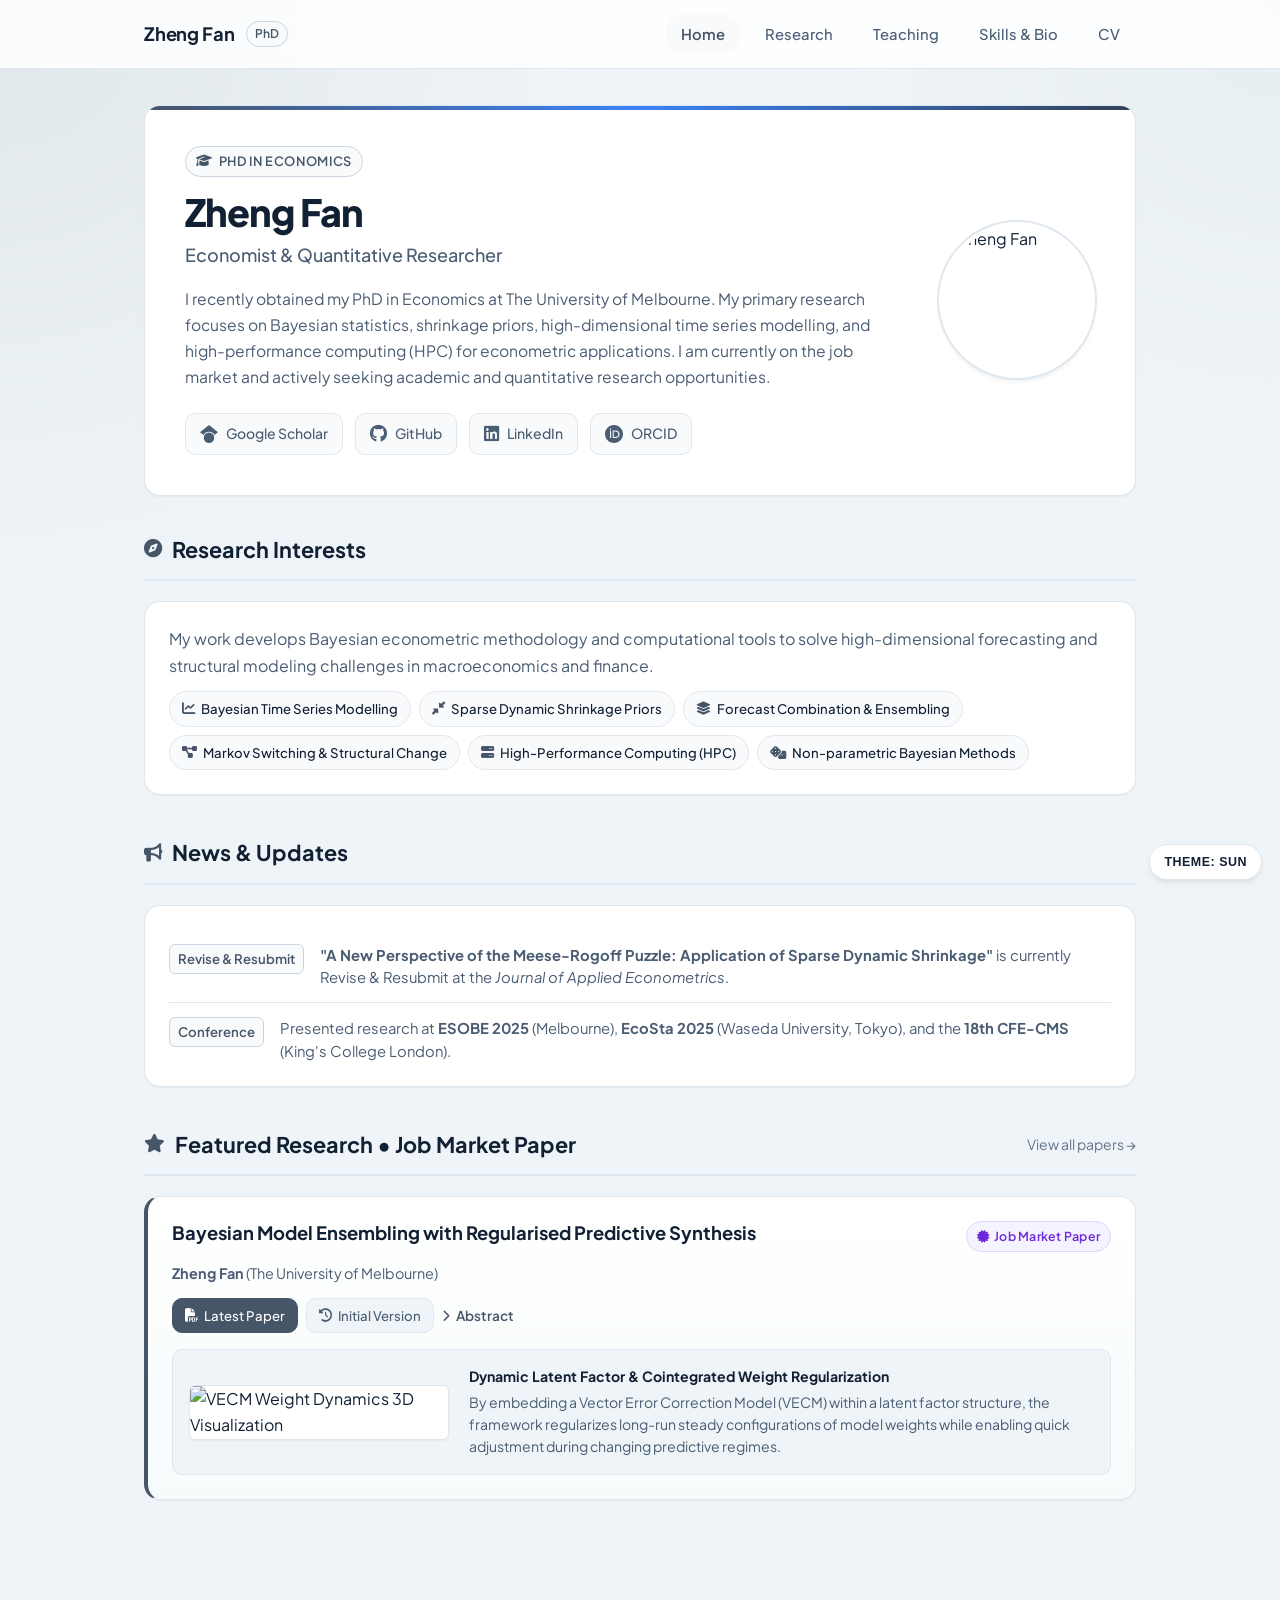
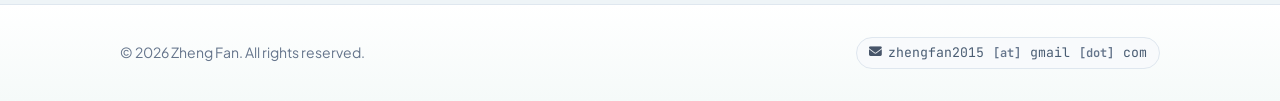
==== commit 8d77bfc3: "Add files via upload" ====
--- a/index.html
+++ b/index.html
@@ -35,6 +35,8 @@
       </ul>
     </div>
   </header>
+
+  <button class="theme-preview" id="theme-preview" type="button" aria-label="Preview next theme">Theme: Fri</button>
 
   <!-- Main Content -->
   <main class="main-wrapper">
@@ -200,6 +202,28 @@
 
   <!-- Scripts -->
   <script>
+    const dayNames = ['sun', 'mon', 'tue', 'wed', 'thu', 'fri', 'sat'];
+    const themeButton = document.getElementById('theme-preview');
+    const todayTheme = dayNames[new Date().getDay()];
+    let currentThemeIndex = dayNames.indexOf(todayTheme);
+
+    function applyTheme(themeName) {
+      document.body.classList.remove('theme-sun', 'theme-mon', 'theme-tue', 'theme-wed', 'theme-thu', 'theme-fri', 'theme-sat');
+      document.body.classList.add('theme-' + themeName);
+      if (themeButton) {
+        themeButton.textContent = 'Theme: ' + themeName.toUpperCase();
+      }
+    }
+
+    applyTheme(dayNames[currentThemeIndex]);
+
+    if (themeButton) {
+      themeButton.addEventListener('click', () => {
+        currentThemeIndex = (currentThemeIndex + 1) % dayNames.length;
+        applyTheme(dayNames[currentThemeIndex]);
+      });
+    }
+
     // Copy email helper
     function copyEmail(el) {
       const user = el.getAttribute('data-user');
--- a/style.css
+++ b/style.css
@@ -12,6 +12,8 @@
   --bg-tertiary: #f8fafc;
   --bg-card: #ffffff;
   --bg-glass: rgba(255, 255, 255, 0.84);
+  --bg-radial-one: rgba(15, 118, 110, 0.08);
+  --bg-radial-two: rgba(59, 130, 246, 0.08);
   
   --text-primary: #122033;
   --text-secondary: #4a5d73;
@@ -83,10 +85,97 @@
   display: flex;
   flex-direction: column;
   background:
-    radial-gradient(circle at top left, rgba(15, 118, 110, 0.08), transparent 28%),
-    radial-gradient(circle at top right, rgba(59, 130, 246, 0.08), transparent 22%),
+    radial-gradient(circle at top left, var(--bg-radial-one), transparent 28%),
+    radial-gradient(circle at top right, var(--bg-radial-two), transparent 22%),
     var(--bg-secondary);
   color: var(--text-primary);
+}
+
+body.theme-mon {
+  --bg-radial-one: rgba(16, 185, 129, 0.1);
+  --bg-radial-two: rgba(52, 211, 153, 0.08);
+  --accent-primary: #059669;
+  --accent-hover: #047857;
+  --accent-light: #ecfdf5;
+  --accent-border: #a7f3d0;
+}
+
+body.theme-tue {
+  --bg-radial-one: rgba(37, 99, 235, 0.1);
+  --bg-radial-two: rgba(96, 165, 250, 0.08);
+  --accent-primary: #2563eb;
+  --accent-hover: #1d4ed8;
+  --accent-light: #eff6ff;
+  --accent-border: #bfdbfe;
+}
+
+body.theme-wed {
+  --bg-radial-one: rgba(6, 182, 212, 0.1);
+  --bg-radial-two: rgba(14, 165, 233, 0.08);
+  --accent-primary: #0891b2;
+  --accent-hover: #0e7490;
+  --accent-light: #ecfeff;
+  --accent-border: #a5f3fc;
+}
+
+body.theme-thu {
+  --bg-radial-one: rgba(124, 58, 237, 0.1);
+  --bg-radial-two: rgba(167, 139, 250, 0.08);
+  --accent-primary: #7c3aed;
+  --accent-hover: #6d28d9;
+  --accent-light: #f5f3ff;
+  --accent-border: #ddd6fe;
+}
+
+body.theme-fri {
+  --bg-radial-one: rgba(217, 119, 6, 0.1);
+  --bg-radial-two: rgba(251, 191, 36, 0.08);
+  --accent-primary: #d97706;
+  --accent-hover: #b45309;
+  --accent-light: #fff7ed;
+  --accent-border: #fed7aa;
+}
+
+body.theme-sat {
+  --bg-radial-one: rgba(244, 114, 182, 0.1);
+  --bg-radial-two: rgba(251, 146, 60, 0.08);
+  --accent-primary: #ec4899;
+  --accent-hover: #db2777;
+  --accent-light: #fdf2f8;
+  --accent-border: #fbcfe8;
+}
+
+body.theme-sun {
+  --bg-radial-one: rgba(71, 85, 105, 0.08);
+  --bg-radial-two: rgba(148, 163, 184, 0.08);
+  --accent-primary: #475569;
+  --accent-hover: #334155;
+  --accent-light: #f8fafc;
+  --accent-border: #cbd5e1;
+}
+
+.theme-preview {
+  position: fixed;
+  right: 18px;
+  bottom: 20px;
+  z-index: 200;
+  border: 1px solid var(--border-color);
+  background: var(--bg-card);
+  color: var(--text-primary);
+  border-radius: var(--radius-full);
+  padding: 10px 14px;
+  font-size: 0.78rem;
+  font-weight: 700;
+  letter-spacing: 0.04em;
+  text-transform: uppercase;
+  box-shadow: var(--shadow-md);
+  cursor: pointer;
+  transition: var(--transition);
+}
+
+.theme-preview:hover {
+  transform: translateY(-1px);
+  border-color: var(--border-hover);
 }
 
 a {
@@ -225,7 +314,7 @@
   left: 0;
   right: 0;
   height: 4px;
-  background: linear-gradient(90deg, #0b3d5f 0%, #0f766e 45%, #f59e0b 100%);
+  background: linear-gradient(90deg, var(--accent-primary), var(--brand-indigo), var(--accent-hover));
 }
 
 .hero-content {
@@ -240,9 +329,9 @@
   font-weight: 600;
   text-transform: uppercase;
   letter-spacing: 0.05em;
-  color: #0f766e;
-  background: #e8fffb;
-  border: 1px solid #9fe7dd;
+  color: var(--accent-primary);
+  background: var(--accent-light);
+  border: 1px solid var(--accent-border);
   padding: 4px 10px;
   border-radius: var(--radius-full);
   margin-bottom: 12px;
@@ -649,6 +738,10 @@
 
 .pill i {
   color: var(--accent-primary);
+}
+
+.language-check {
+  color: var(--accent-primary) !important;
 }
 
 /* ==========================================================================
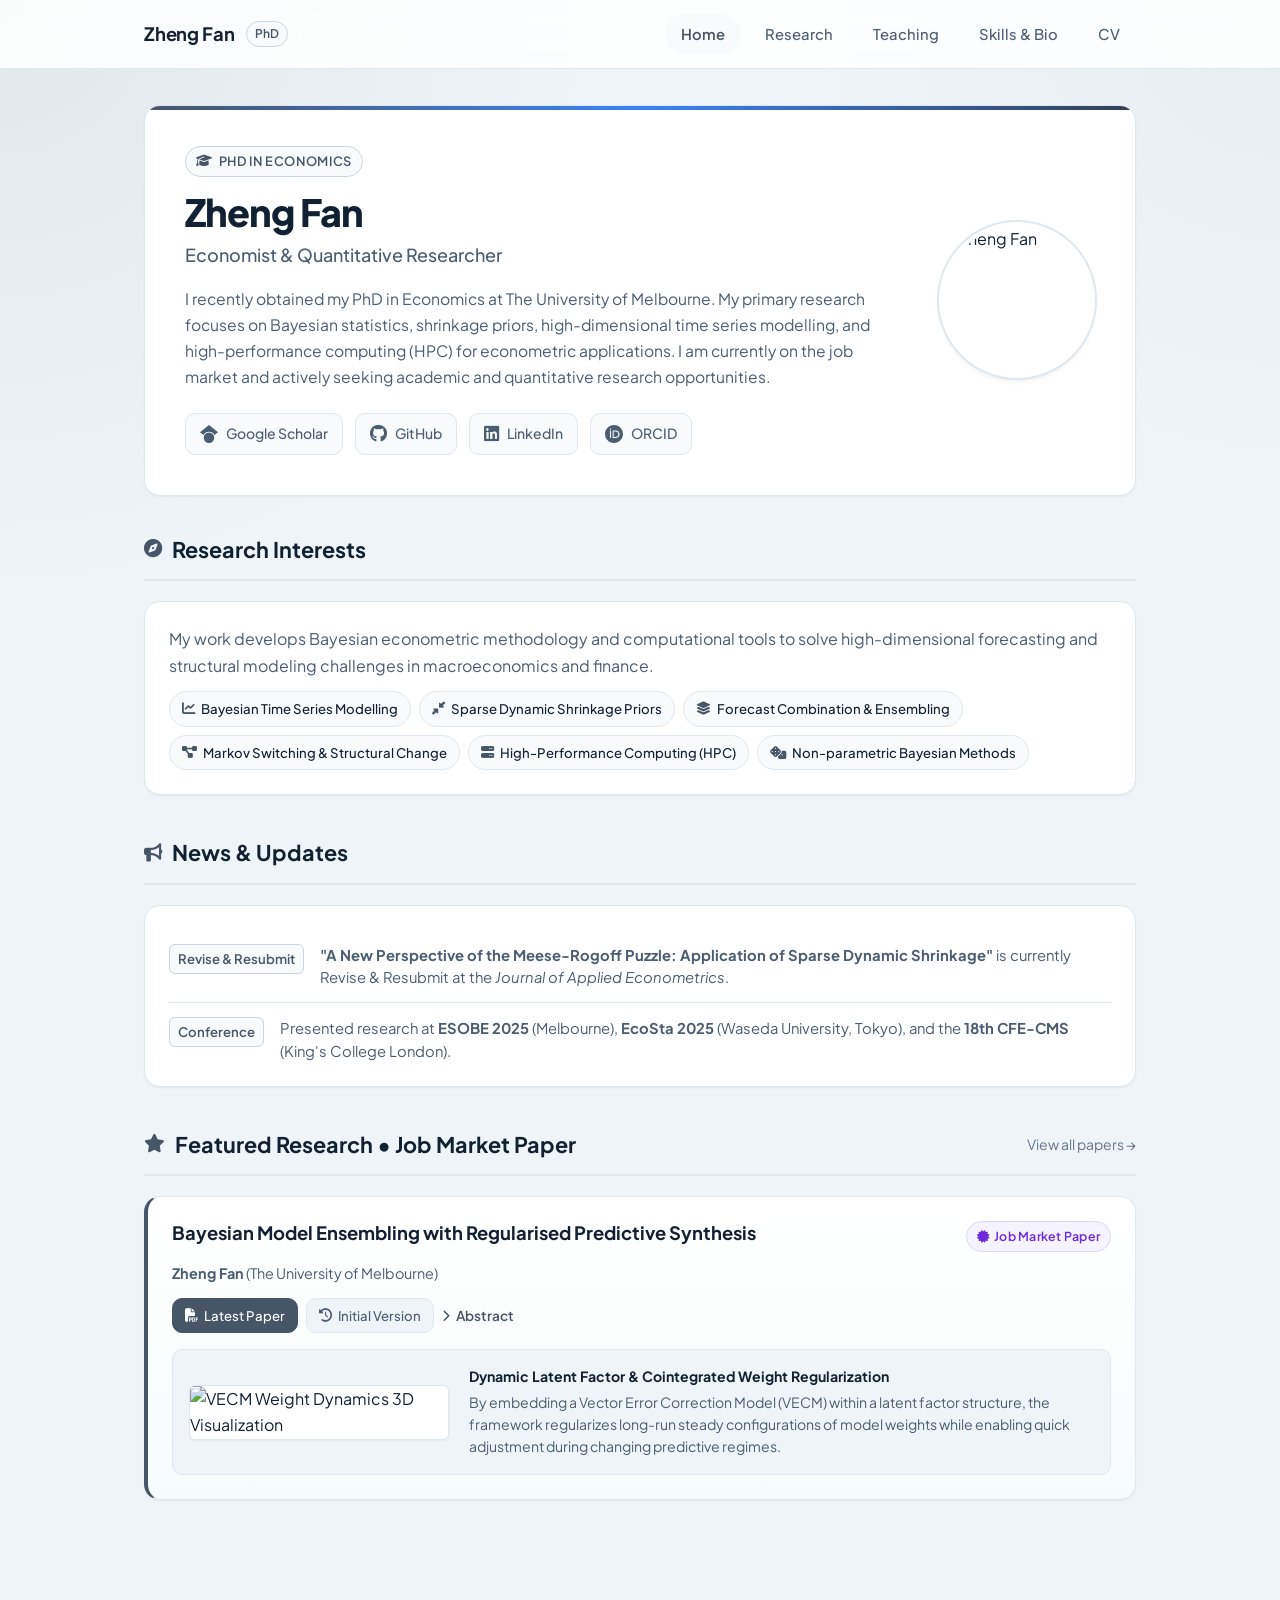
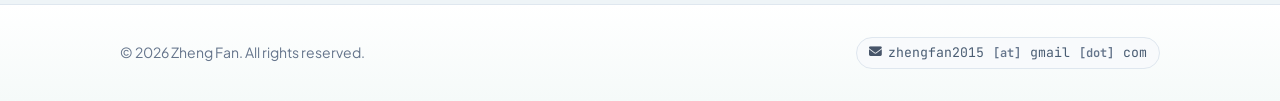
==== commit 5ca2140f: "Add files via upload" ====
--- a/index.html
+++ b/index.html
@@ -35,8 +35,6 @@
       </ul>
     </div>
   </header>
-
-  <button class="theme-preview" id="theme-preview" type="button" aria-label="Preview next theme">Theme: Fri</button>
 
   <!-- Main Content -->
   <main class="main-wrapper">
@@ -203,26 +201,8 @@
   <!-- Scripts -->
   <script>
     const dayNames = ['sun', 'mon', 'tue', 'wed', 'thu', 'fri', 'sat'];
-    const themeButton = document.getElementById('theme-preview');
     const todayTheme = dayNames[new Date().getDay()];
-    let currentThemeIndex = dayNames.indexOf(todayTheme);
-
-    function applyTheme(themeName) {
-      document.body.classList.remove('theme-sun', 'theme-mon', 'theme-tue', 'theme-wed', 'theme-thu', 'theme-fri', 'theme-sat');
-      document.body.classList.add('theme-' + themeName);
-      if (themeButton) {
-        themeButton.textContent = 'Theme: ' + themeName.toUpperCase();
-      }
-    }
-
-    applyTheme(dayNames[currentThemeIndex]);
-
-    if (themeButton) {
-      themeButton.addEventListener('click', () => {
-        currentThemeIndex = (currentThemeIndex + 1) % dayNames.length;
-        applyTheme(dayNames[currentThemeIndex]);
-      });
-    }
+    document.body.classList.add('theme-' + todayTheme);
 
     // Copy email helper
     function copyEmail(el) {
